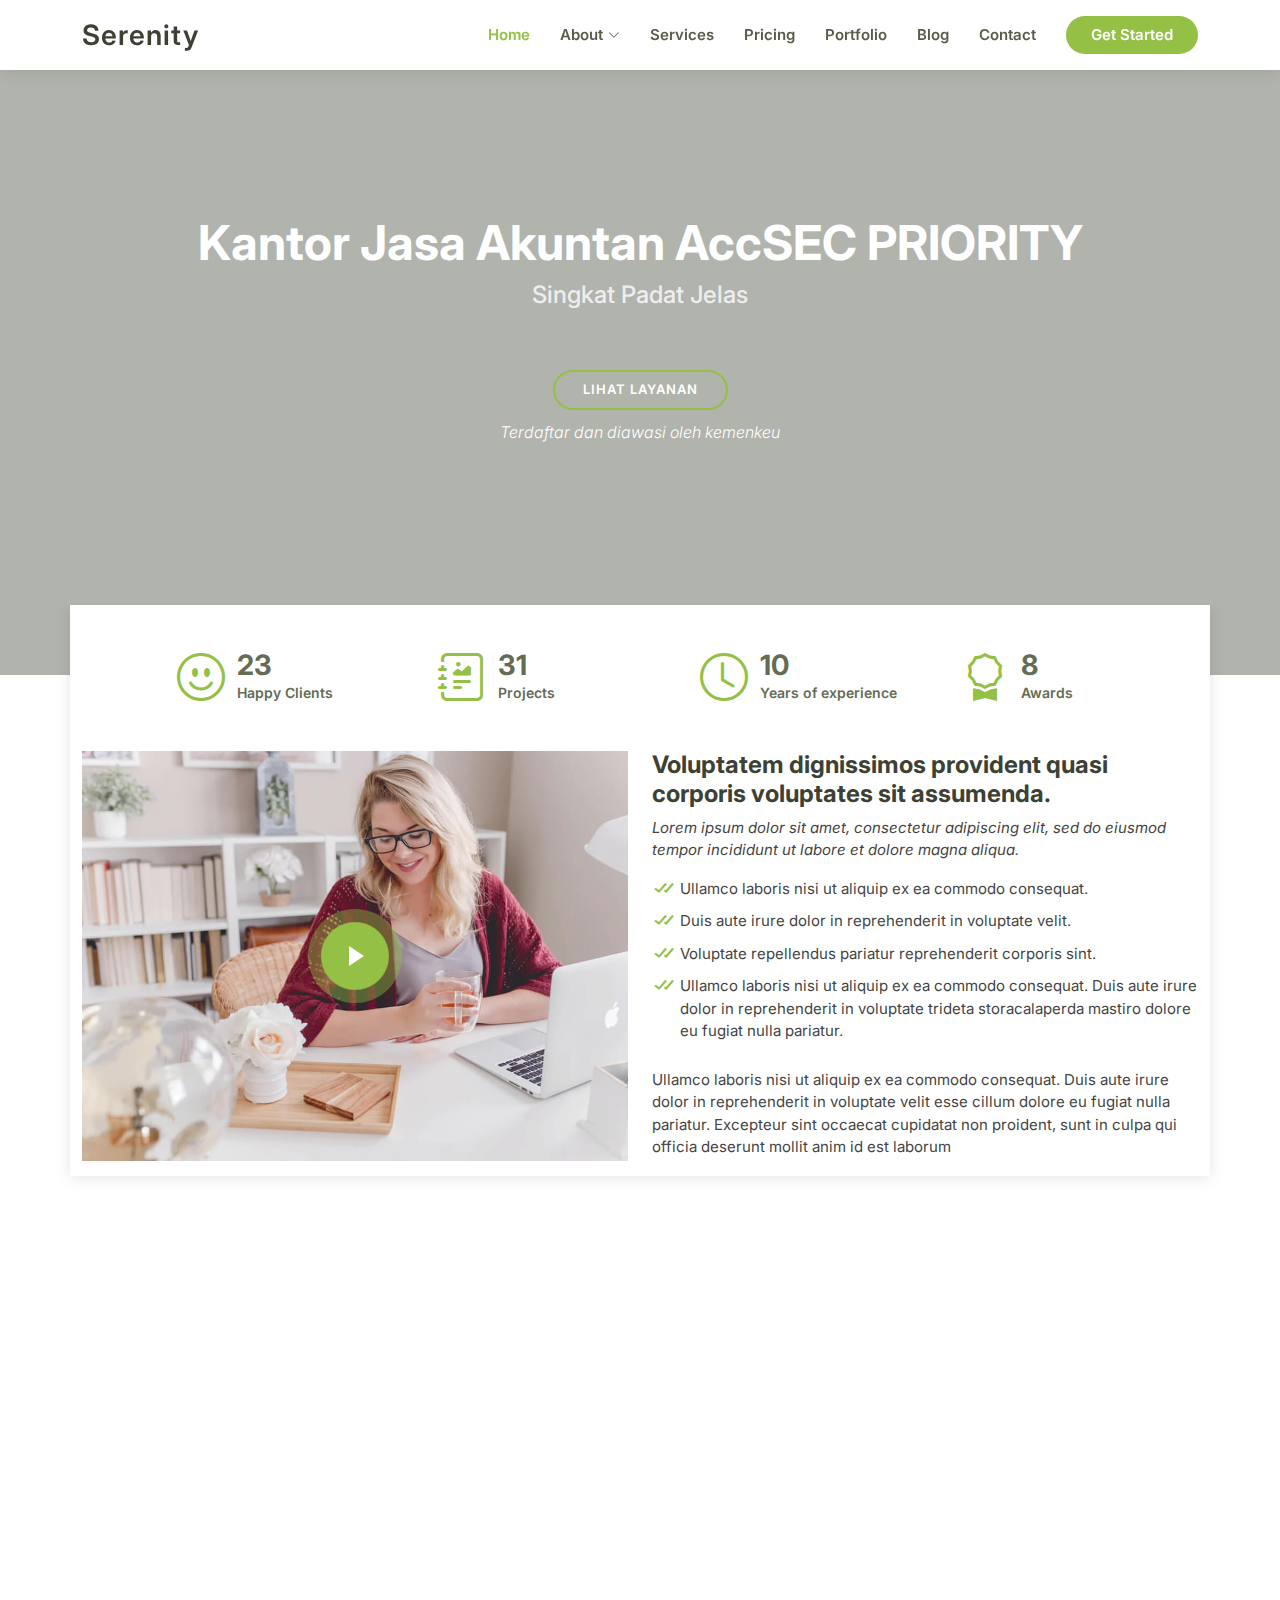
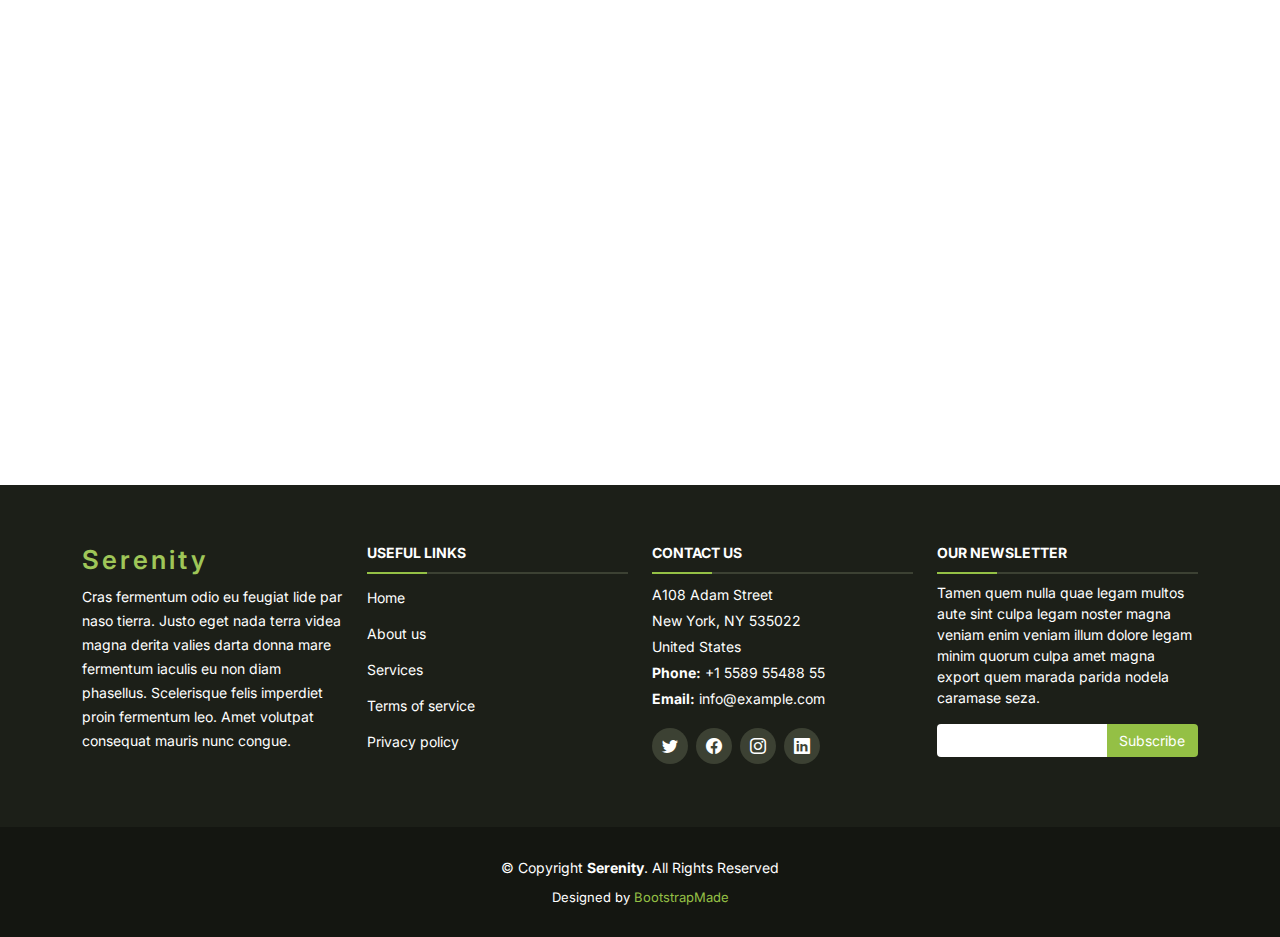
==== index.html @ 509af788 "initial commit" ====
<!DOCTYPE html>
<html lang="en">

<head>
  <meta charset="utf-8">
  <meta content="width=device-width, initial-scale=1.0" name="viewport">

  <title>Serenity Bootstrap Template - Index</title>
  <meta content="" name="description">
  <meta content="" name="keywords">

  <!-- Favicons -->
  <link href="assets/img/favicon.png" rel="icon">
  <link href="assets/img/apple-touch-icon.png" rel="apple-touch-icon">

  <!-- Google Fonts -->
  <!-- <link href="https://fonts.googleapis.com/css?family=Open+Sans:300,300i,400,400i,600,600i,700,700i|Raleway:300,300i,400,400i,500,500i,600,600i,700,700i|Poppins:300,300i,400,400i,500,500i,600,600i,700,700i" rel="stylesheet"> -->
  <link href="https://fonts.googleapis.com/css?family=Inter" rel="stylesheet">

  <!-- Vendor CSS Files -->
  <link href="assets/vendor/aos/aos.css" rel="stylesheet">
  <link href="assets/vendor/bootstrap/css/bootstrap.min.css" rel="stylesheet">
  <link href="assets/vendor/bootstrap-icons/bootstrap-icons.css" rel="stylesheet">
  <link href="assets/vendor/boxicons/css/boxicons.min.css" rel="stylesheet">
  <link href="assets/vendor/glightbox/css/glightbox.min.css" rel="stylesheet">
  <link href="assets/vendor/swiper/swiper-bundle.min.css" rel="stylesheet">

  <!-- Template Main CSS File -->
  <link href="assets/css/style.css" rel="stylesheet">
  <link rel="stylesheet" href="./custom.css">

  <!-- =======================================================
  * Template Name: Serenity
  * Updated: Jul 27 2023 with Bootstrap v5.3.1
  * Template URL: https://bootstrapmade.com/serenity-bootstrap-corporate-template/
  * Author: BootstrapMade.com
  * License: https://bootstrapmade.com/license/
  ======================================================== -->
</head>

<body>

  <!-- ======= Header ======= -->
  <header id="header" class="fixed-top d-flex align-items-center">
    <div class="container d-flex align-items-center justify-content-between">

      <div class="logo">
        <h1 class="text-light"><a href="index.html">Serenity</a></h1>
        <!-- Uncomment below if you prefer to use an image logo -->
        <!-- <a href="index.html"><img src="assets/img/logo.png" alt="" class="img-fluid"></a>-->
      </div>

      <nav id="navbar" class="navbar">
        <ul>
          <li><a class="active" href="index.html">Home</a></li>
          <li class="dropdown"><a href="#"><span>About</span> <i class="bi bi-chevron-down"></i></a>
            <ul>
              <li><a href="about.html">About</a></li>
              <li><a href="team.html">Team</a></li>
              <li class="dropdown"><a href="#"><span>Deep Drop Down</span> <i class="bi bi-chevron-right"></i></a>
                <ul>
                  <li><a href="#">Deep Drop Down 1</a></li>
                  <li><a href="#">Deep Drop Down 2</a></li>
                  <li><a href="#">Deep Drop Down 3</a></li>
                  <li><a href="#">Deep Drop Down 4</a></li>
                  <li><a href="#">Deep Drop Down 5</a></li>
                </ul>
              </li>
            </ul>
          </li>
          <li><a href="services.html">Services</a></li>
          <li><a href="pricing.html">Pricing</a></li>
          <li><a href="portfolio.html">Portfolio</a></li>
          <li><a href="blog.html">Blog</a></li>
          <li><a href="contact.html">Contact</a></li>

          <li><a class="getstarted" href="about.html">Get Started</a></li>
        </ul>
        <i class="bi bi-list mobile-nav-toggle"></i>
      </nav><!-- .navbar -->

    </div>
  </header><!-- End Header -->

  <!-- ======= Hero Section ======= -->
  <section id="hero" style="background: url('https://picsum.photos/1920/1076');">
    <div class="hero-container" data-aos="fade-up">
      <h1>Kantor Jasa Akuntan AccSEC PRIORITY</h1>
      <h2>Singkat Padat Jelas</h2>
      <a href="#about" class="btn-get-started scrollto">Lihat Layanan</a>
      <p class="text-white fs-6 fw-light fst-italic">
        Terdaftar dan diawasi oleh kemenkeu
      </p>
    </div>
  </section><!-- End Hero -->

  <main id="main"> 

    <!-- ======= About Section ======= -->
    <section id="about" class="about">
      <div class="container">

        <div class="row justify-content-end">
          <div class="col-lg-11">
            <div class="row justify-content-end">

              <div class="col-lg-3 col-md-5 col-6 d-md-flex align-items-md-stretch">
                <div class="count-box py-5">
                  <i class="bi bi-emoji-smile"></i>
                  <span data-purecounter-start="0" data-purecounter-end="65" class="purecounter">0</span>
                  <p>Happy Clients</p>
                </div>
              </div>

              <div class="col-lg-3 col-md-5 col-6 d-md-flex align-items-md-stretch">
                <div class="count-box py-5">
                  <i class="bi bi-journal-richtext"></i>
                  <span data-purecounter-start="0" data-purecounter-end="85" class="purecounter">0</span>
                  <p>Projects</p>
                </div>
              </div>

              <div class="col-lg-3 col-md-5 col-6 d-md-flex align-items-md-stretch">
                <div class="count-box pb-5 pt-0 pt-lg-5">
                  <i class="bi bi-clock"></i>
                  <span data-purecounter-start="0" data-purecounter-end="27" class="purecounter">0</span>
                  <p>Years of experience</p>
                </div>
              </div>

              <div class="col-lg-3 col-md-5 col-6 d-md-flex align-items-md-stretch">
                <div class="count-box pb-5 pt-0 pt-lg-5">
                  <i class="bi bi-award"></i>
                  <span data-purecounter-start="0" data-purecounter-end="22" class="purecounter">0</span>
                  <p>Awards</p>
                </div>
              </div>

            </div>
          </div>
        </div>

        <div class="row">

          <div class="col-lg-6 video-box align-self-baseline position-relative">
            <img src="assets/img/about.jpg" class="img-fluid" alt="">
            <a href="https://www.youtube.com/watch?v=jDDaplaOz7Q" class="glightbox play-btn mb-4"></a>
          </div>

          <div class="col-lg-6 pt-3 pt-lg-0 content">
            <h3>Voluptatem dignissimos provident quasi corporis voluptates sit assumenda.</h3>
            <p class="fst-italic">
              Lorem ipsum dolor sit amet, consectetur adipiscing elit, sed do eiusmod tempor incididunt ut labore et dolore
              magna aliqua.
            </p>
            <ul>
              <li><i class="bx bx-check-double"></i> Ullamco laboris nisi ut aliquip ex ea commodo consequat.</li>
              <li><i class="bx bx-check-double"></i> Duis aute irure dolor in reprehenderit in voluptate velit.</li>
              <li><i class="bx bx-check-double"></i> Voluptate repellendus pariatur reprehenderit corporis sint.</li>
              <li><i class="bx bx-check-double"></i> Ullamco laboris nisi ut aliquip ex ea commodo consequat. Duis aute irure dolor in reprehenderit in voluptate trideta storacalaperda mastiro dolore eu fugiat nulla pariatur.</li>
            </ul>
            <p>
              Ullamco laboris nisi ut aliquip ex ea commodo consequat. Duis aute irure dolor in reprehenderit in voluptate
              velit esse cillum dolore eu fugiat nulla pariatur. Excepteur sint occaecat cupidatat non proident, sunt in
              culpa qui officia deserunt mollit anim id est laborum
            </p>
          </div>

        </div>

      </div>
    </section><!-- End About Section -->

    <!-- ======= Services Section ======= -->
    <section id="services" class="pricing mt-5">
      <div class="container">

        <div class="text-center mb-5" data-aos="fade-up">
          <h1 class="fw-bold">Our Services</h1>
        </div>
        <div class="row">

          <div class="col-lg-4 col-md-6">
            <div class="box" data-aos="fade-up">
              <h3>Free</h3>
              <h4><sup>$</sup>0<span> / month</span></h4>
              <ul>
                <li>Aida dere</li>
                <li>Nec feugiat nisl</li>
                <li>Nulla at volutpat dola</li>
                <li class="na">Pharetra massa</li>
                <li class="na">Massa ultricies mi</li>
              </ul>
              <div class="btn-wrap">
                <a href="#" class="btn-buy">Buy Now</a>
              </div>
            </div>
          </div>

          <div class="col-lg-4 col-md-6 mt-4 mt-lg-0">
            <div class="box" data-aos="fade-up" data-aos-delay="200">
              <h3>Developer</h3>
              <h4><sup>$</sup>29<span> / month</span></h4>
              <ul>
                <li>Aida dere</li>
                <li>Nec feugiat nisl</li>
                <li>Nulla at volutpat dola</li>
                <li>Pharetra massa</li>
                <li>Massa ultricies mi</li>
              </ul>
              <div class="btn-wrap">
                <a href="#" class="btn-buy">Buy Now</a>
              </div>
            </div>
          </div>

          <div class="col-lg-4 col-md-6 mt-4 mt-lg-0">
            <div class="box" data-aos="fade-up" data-aos-delay="300">
              <span class="advanced">Advanced</span>
              <h3>Ultimate</h3>
              <h4><sup>$</sup>49<span> / month</span></h4>
              <ul>
                <li>Aida dere</li>
                <li>Nec feugiat nisl</li>
                <li>Nulla at volutpat dola</li>
                <li>Pharetra massa</li>
                <li>Massa ultricies mi</li>
              </ul>
              <div class="btn-wrap">
                <a href="#" class="btn-buy">Buy Now</a>
              </div>
            </div>
          </div>

        </div>

      </div>
    </section><!-- End Services Section -->

    <!-- ======= Customers Section ======= -->
    <section id="customers" class="pricing mt-5">
      <div class="container" data-aos="fade-up">

        <div class="text-center mb-5" data-aos="fade-up">
          <h1 class="fw-bold">Customers who collaborate with us !</h1>
        </div>
       
        <!-- Slider main container -->
        <div class="swiper">
          <!-- Additional required wrapper -->
          <div class="swiper-wrapper">
            <!-- Slides -->
            <div class="swiper-slide">
              <!-- get image from random image -->
              <img src="https://picsum.photos/200/300" alt="">
            </div>
            <div class="swiper-slide">
              <img src="https://picsum.photos/300/300" alt="">
            </div>
            <div class="swiper-slide">
              <img src="https://picsum.photos/400/300" alt="">
            </div>
          </div>
          <!-- If we need navigation buttons -->
          <!-- <div class="swiper-button-prev"></div> -->
          <!-- <div class="swiper-button-next"></div> -->
        </div>

      </div>
    </section><!-- End Customers Section -->

  </main><!-- End #main -->

  <!-- ======= Footer ======= -->
  <footer id="footer">
    <div class="footer-top">
      <div class="container">
        <div class="row">

          <div class="col-lg-3 col-md-6 footer-info">
            <h3>Serenity</h3>
            <p>Cras fermentum odio eu feugiat lide par naso tierra. Justo eget nada terra videa magna derita valies darta donna mare fermentum iaculis eu non diam phasellus. Scelerisque felis imperdiet proin fermentum leo. Amet volutpat consequat mauris nunc congue.</p>
          </div>

          <div class="col-lg-3 col-md-6 footer-links">
            <h4>Useful Links</h4>
            <ul>
              <li><a href="#">Home</a></li>
              <li><a href="#">About us</a></li>
              <li><a href="#">Services</a></li>
              <li><a href="#">Terms of service</a></li>
              <li><a href="#">Privacy policy</a></li>
            </ul>
          </div>

          <div class="col-lg-3 col-md-6 footer-contact">
            <h4>Contact Us</h4>
            <p>
              A108 Adam Street <br>
              New York, NY 535022<br>
              United States <br>
              <strong>Phone:</strong> +1 5589 55488 55<br>
              <strong>Email:</strong> info@example.com<br>
            </p>

            <div class="social-links">
              <a href="#" class="twitter"><i class="bi bi-twitter"></i></a>
              <a href="#" class="facebook"><i class="bi bi-facebook"></i></a>
              <a href="#" class="instagram"><i class="bi bi-instagram"></i></a>
              <a href="#" class="linkedin"><i class="bi bi-linkedin"></i></a>
            </div>

          </div>

          <div class="col-lg-3 col-md-6 footer-newsletter">
            <h4>Our Newsletter</h4>
            <p>Tamen quem nulla quae legam multos aute sint culpa legam noster magna veniam enim veniam illum dolore legam minim quorum culpa amet magna export quem marada parida nodela caramase seza.</p>
            <form action="" method="post">
              <input type="email" name="email"><input type="submit" value="Subscribe">
            </form>
          </div>

        </div>
      </div>
    </div>

    <div class="container">
      <div class="copyright">
        &copy; Copyright <strong><span>Serenity</span></strong>. All Rights Reserved
      </div>
      <div class="credits">
        <!-- All the links in the footer should remain intact. -->
        <!-- You can delete the links only if you purchased the pro version. -->
        <!-- Licensing information: https://bootstrapmade.com/license/ -->
        <!-- Purchase the pro version with working PHP/AJAX contact form: https://bootstrapmade.com/serenity-bootstrap-corporate-template/ -->
        Designed by <a href="https://bootstrapmade.com/">BootstrapMade</a>
      </div>
    </div>
  </footer><!-- End Footer -->

  <a href="#" class="back-to-top d-flex align-items-center justify-content-center"><i class="bi bi-arrow-up-short"></i></a>

  <!-- Vendor JS Files -->
  <script src="assets/vendor/purecounter/purecounter_vanilla.js"></script>
  <script src="assets/vendor/aos/aos.js"></script>
  <script src="assets/vendor/bootstrap/js/bootstrap.bundle.min.js"></script>
  <script src="assets/vendor/glightbox/js/glightbox.min.js"></script>
  <script src="assets/vendor/isotope-layout/isotope.pkgd.min.js"></script>
  <script src="assets/vendor/swiper/swiper-bundle.min.js"></script>

  <!-- Template Main JS File -->
  <script src="assets/js/main.js"></script>

  <script>
    const swiper = new Swiper('.swiper', {
      // Optional parameters
      direction: 'horizontal',
      loop: true,
      slidesPerView: 3,
      autoplay: {
        delay: 5000,
      },
      // Navigation arrows
      // navigation: {
      //  nextEl: '.swiper-button-next',
      //  prevEl: '.swiper-button-prev',
      //},
    });
    
  </script>
</body>

</html>
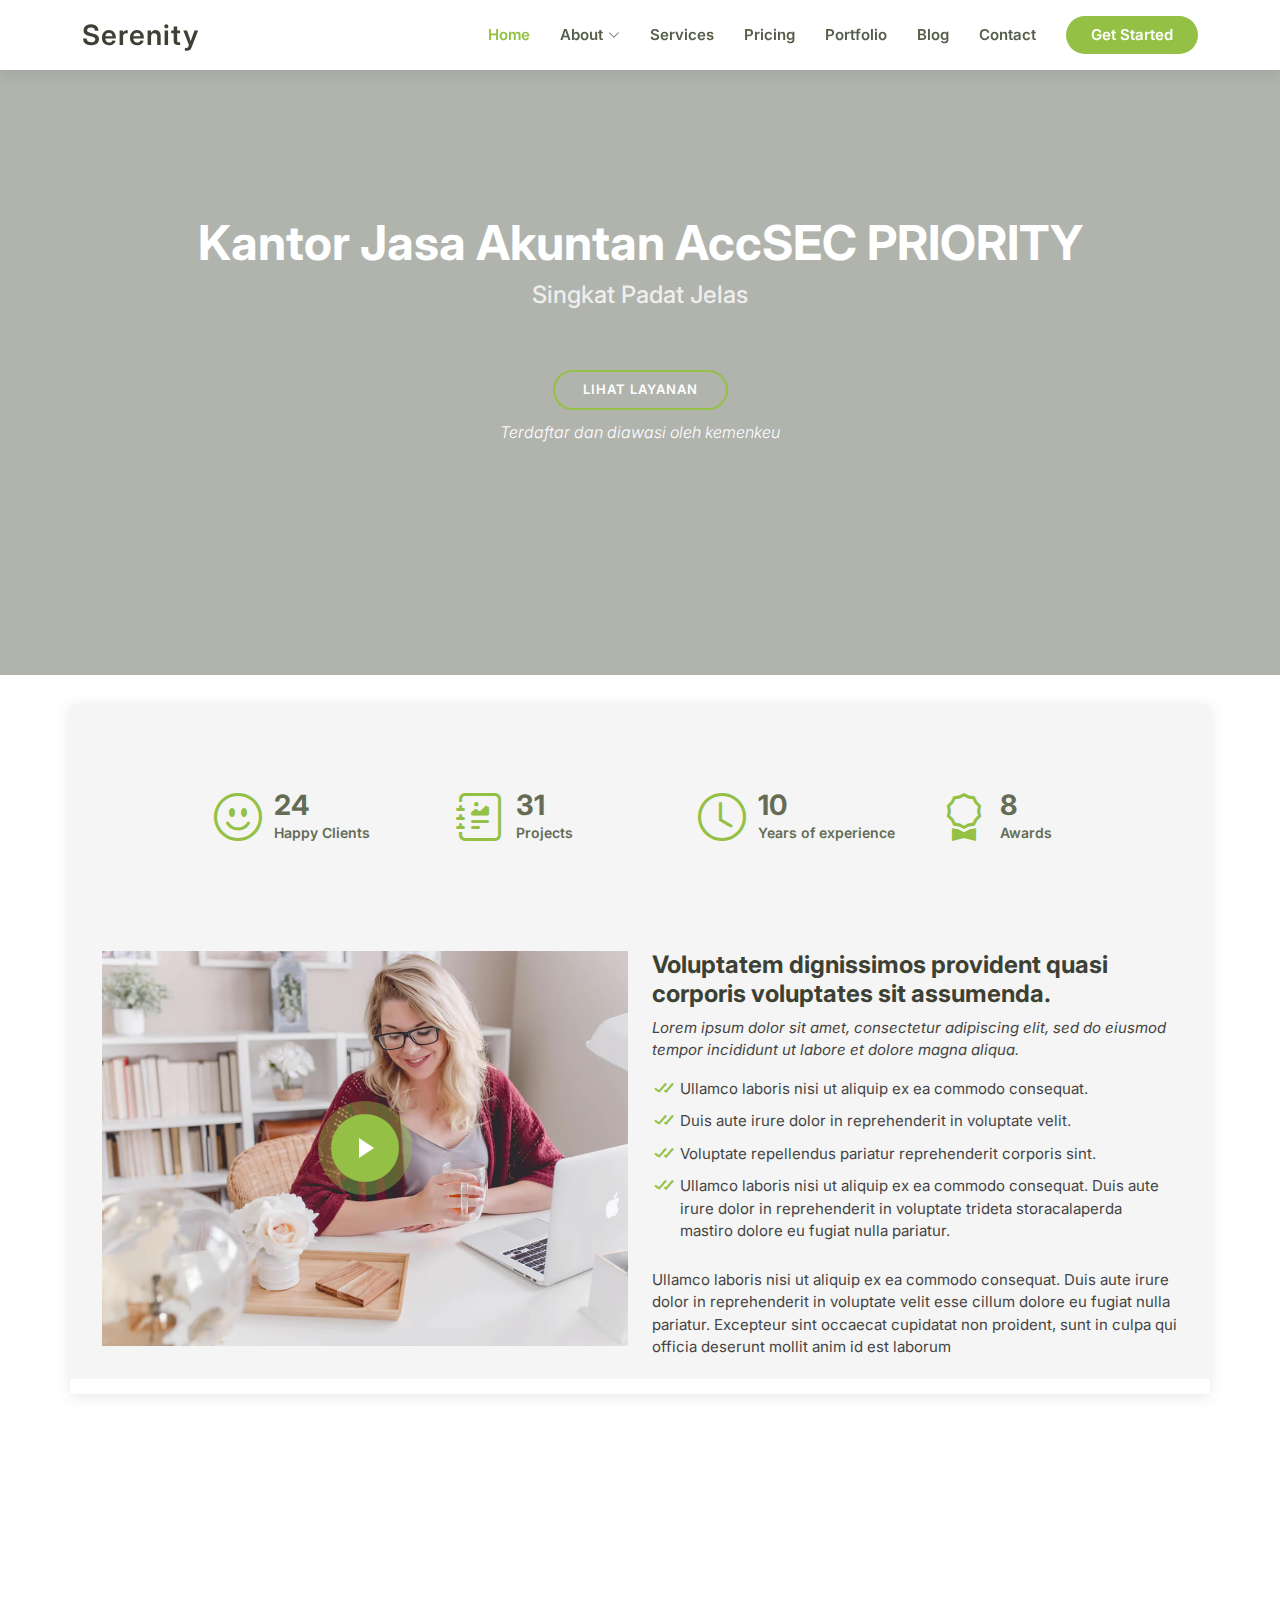
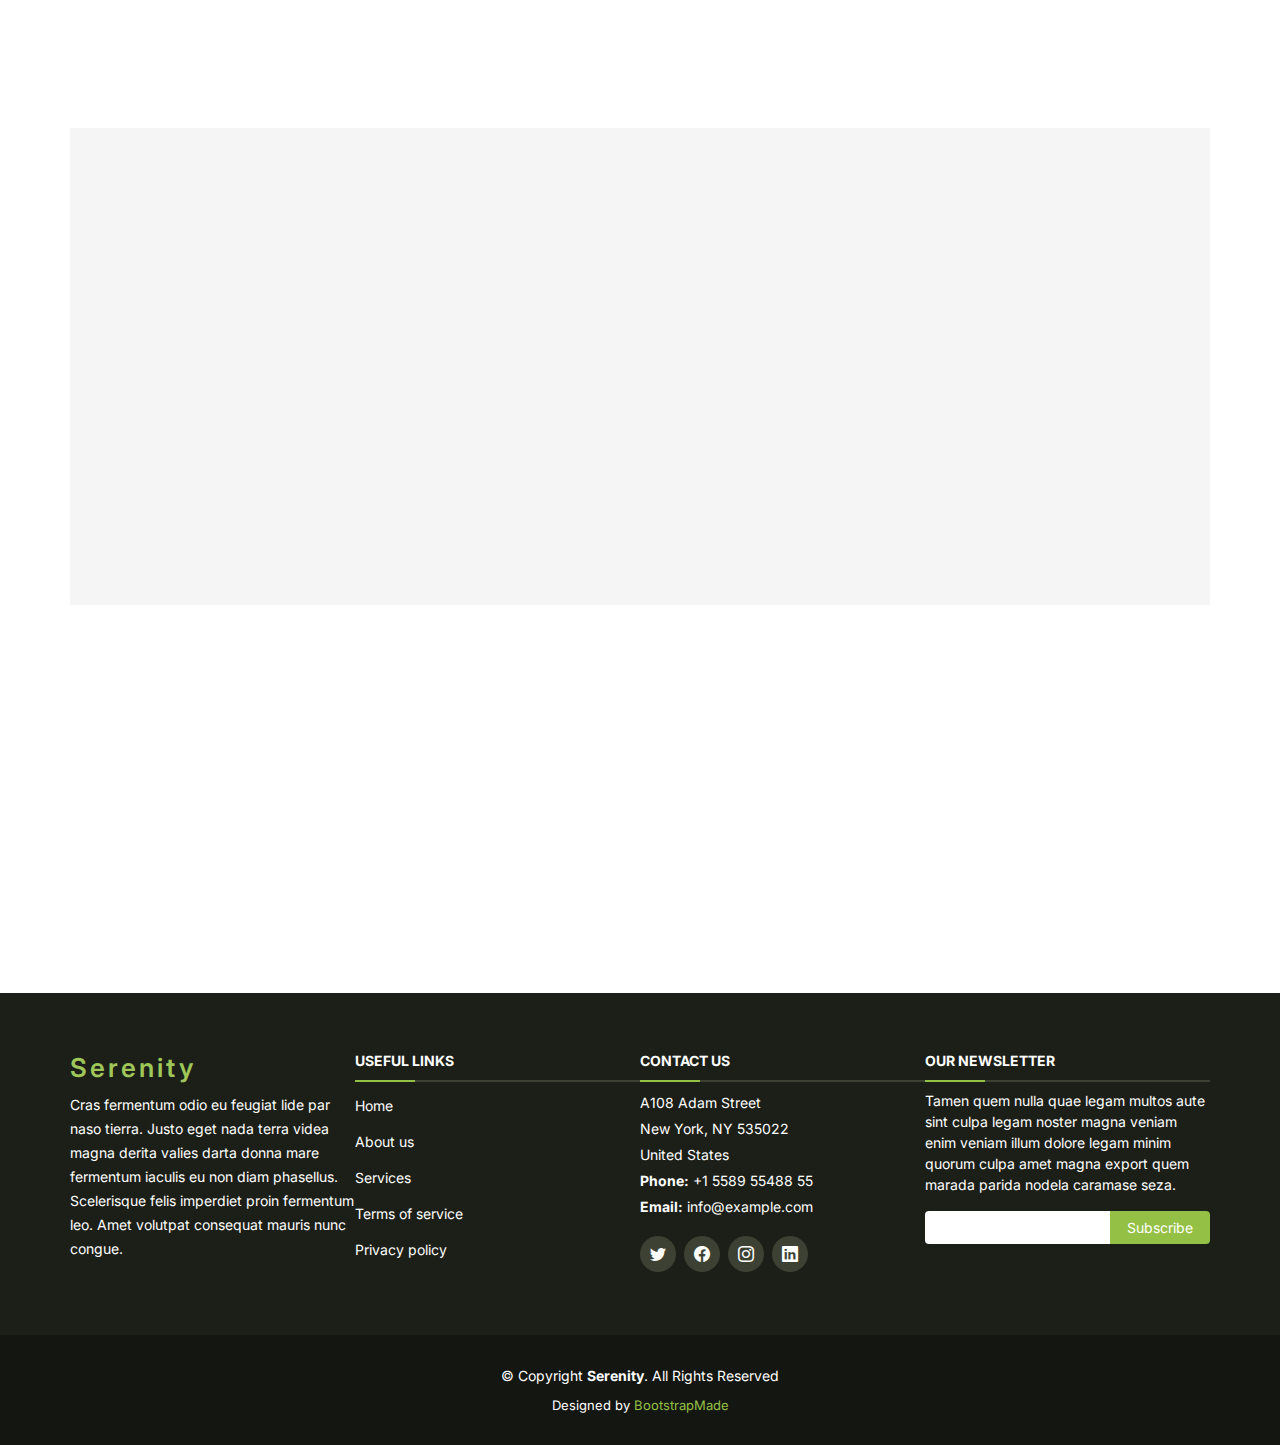
==== commit 6dfd9e21: "slicing 2" ====
--- a/index.html
+++ b/index.html
@@ -182,7 +182,7 @@
 
           <div class="col-lg-4 col-md-6">
             <div class="box" data-aos="fade-up">
-              <h3>Free</h3>
+              <img src="https://picsum.photos/200/300" width="10px" alt="">
               <h4><sup>$</sup>0<span> / month</span></h4>
               <ul>
                 <li>Aida dere</li>
@@ -216,7 +216,6 @@
 
           <div class="col-lg-4 col-md-6 mt-4 mt-lg-0">
             <div class="box" data-aos="fade-up" data-aos-delay="300">
-              <span class="advanced">Advanced</span>
               <h3>Ultimate</h3>
               <h4><sup>$</sup>49<span> / month</span></h4>
               <ul>
@@ -275,7 +274,7 @@
   <footer id="footer">
     <div class="footer-top">
       <div class="container">
-        <div class="row">
+        <div class="row-footer">
 
           <div class="col-lg-3 col-md-6 footer-info">
             <h3>Serenity</h3>
--- a/assets/css/style.css
+++ b/assets/css/style.css
@@ -9,6 +9,10 @@
 /*--------------------------------------------------------------
 # General
 --------------------------------------------------------------*/
+:root{
+  --background-service: #F5F5F5;
+
+}
 body {
   font-family: "Open Sans", sans-serif;
   color: #444444;
@@ -37,6 +41,19 @@
   margin-top: 70px;
   z-index: 3;
   position: relative;
+}
+.row{
+  background: var(--background-service);
+  padding: 20px;
+}
+.row-footer{
+  --bs-gutter-x: 1.5rem;
+  --bs-gutter-y: 0;
+  display: flex;
+  flex-wrap: wrap;
+  margin-top: calc(-1 * var(--bs-gutter-y));
+  margin-right: calc(-.5 * var(--bs-gutter-x));
+  margin-left: calc(-.5 * var(--bs-gutter-x));
 }
 
 /*--------------------------------------------------------------
@@ -457,6 +474,7 @@
 --------------------------------------------------------------*/
 section {
   padding-bottom: 60px;
+  padding-top: 100px;
   overflow: hidden;
 }
 
@@ -532,6 +550,7 @@
   box-shadow: 0px 2px 15px rgba(0, 0, 0, 0.1);
   padding-bottom: 15px;
   background: #fff;
+  margin-bottom: 30px;
 }
 
 .about .count-box {
@@ -1266,8 +1285,11 @@
   border-radius: 5px;
   position: relative;
   overflow: hidden;
-}
-
+  margin-bottom: 20px;
+}
+.pricing h1{
+  margin-bottom: 30px;
+}
 .pricing h3 {
   font-weight: 400;
   margin: -20px -20px 20px -20px;
@@ -1302,13 +1324,17 @@
   padding: 0;
   list-style: none;
   color: #444444;
-  text-align: center;
+  text-align: left;
   line-height: 20px;
   font-size: 14px;
 }
 
 .pricing ul li {
   padding-bottom: 16px;
+  max-width: 100ch;
+  overflow: hidden;
+  text-overflow: ellipsis;
+  white-space: nowrap;
 }
 
 .pricing ul i {
--- a/custom.css
+++ b/custom.css
@@ -10,5 +10,5 @@
     --neutral-100: #0A0A0A; 
     --hero-h1: 40px;
     --space-between: 20px;
+    --background-service: #F5F5F5;
 }
-
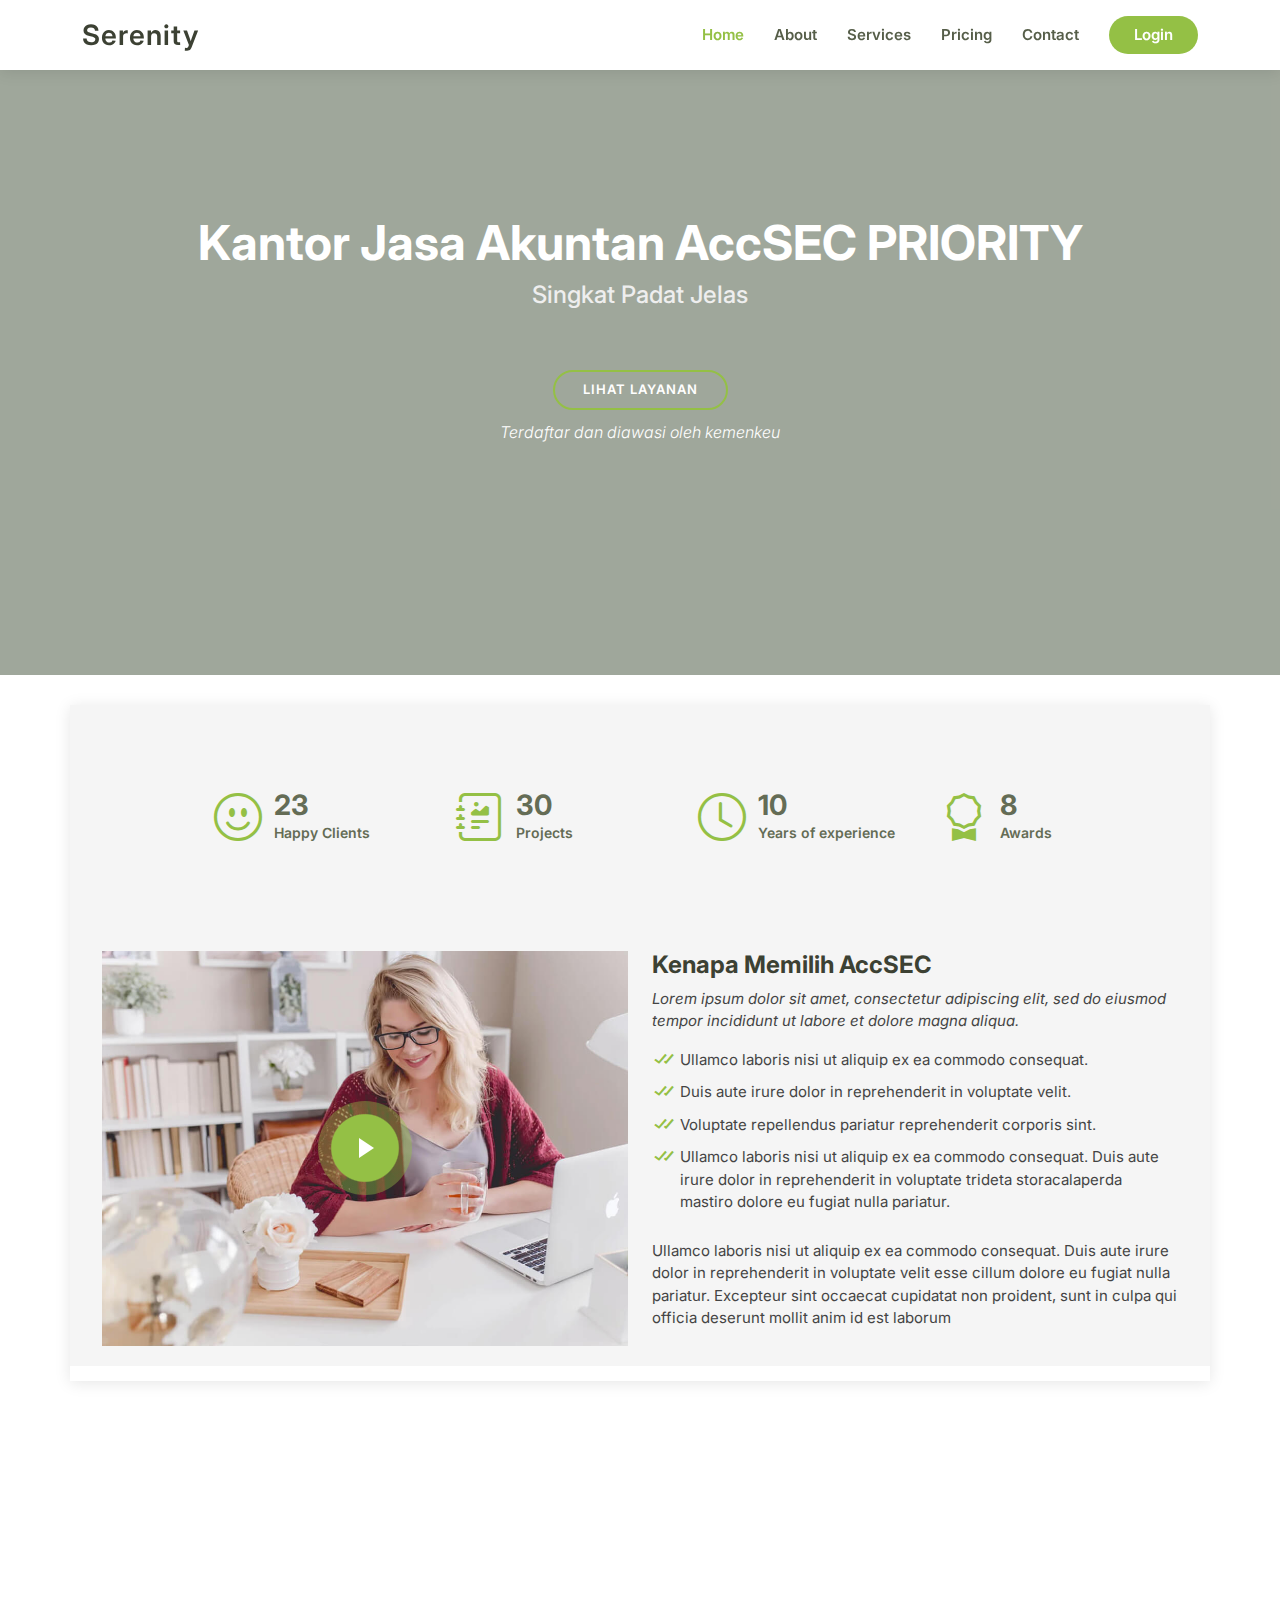
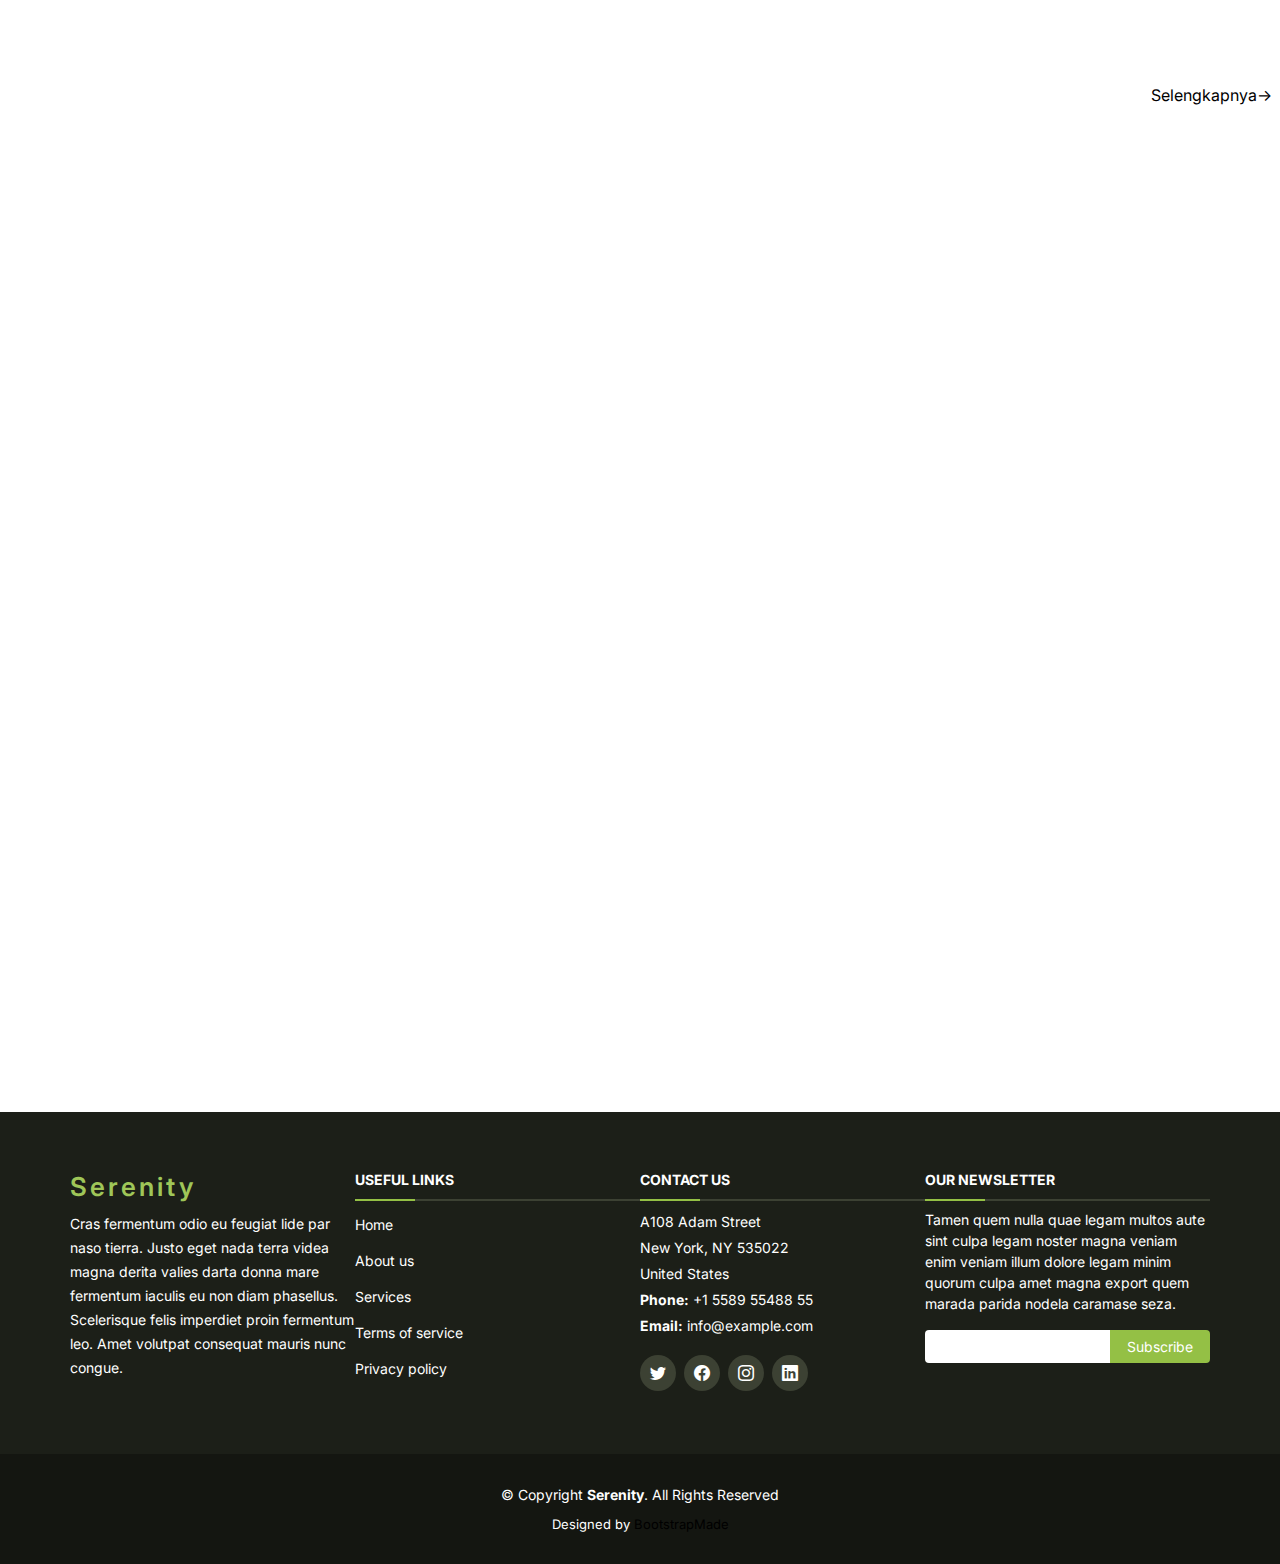
==== commit 1668ba4a: "slicing" ====
--- a/index.html
+++ b/index.html
@@ -53,28 +53,11 @@
       <nav id="navbar" class="navbar">
         <ul>
           <li><a class="active" href="index.html">Home</a></li>
-          <li class="dropdown"><a href="#"><span>About</span> <i class="bi bi-chevron-down"></i></a>
-            <ul>
-              <li><a href="about.html">About</a></li>
-              <li><a href="team.html">Team</a></li>
-              <li class="dropdown"><a href="#"><span>Deep Drop Down</span> <i class="bi bi-chevron-right"></i></a>
-                <ul>
-                  <li><a href="#">Deep Drop Down 1</a></li>
-                  <li><a href="#">Deep Drop Down 2</a></li>
-                  <li><a href="#">Deep Drop Down 3</a></li>
-                  <li><a href="#">Deep Drop Down 4</a></li>
-                  <li><a href="#">Deep Drop Down 5</a></li>
-                </ul>
-              </li>
-            </ul>
-          </li>
+          <li><a href="about.html">About</a></li>
           <li><a href="services.html">Services</a></li>
           <li><a href="pricing.html">Pricing</a></li>
-          <li><a href="portfolio.html">Portfolio</a></li>
-          <li><a href="blog.html">Blog</a></li>
           <li><a href="contact.html">Contact</a></li>
-
-          <li><a class="getstarted" href="about.html">Get Started</a></li>
+          <li><a class="getstarted" href="about.html">Login</a></li>
         </ul>
         <i class="bi bi-list mobile-nav-toggle"></i>
       </nav><!-- .navbar -->
@@ -83,7 +66,7 @@
   </header><!-- End Header -->
 
   <!-- ======= Hero Section ======= -->
-  <section id="hero" style="background: url('https://picsum.photos/1920/1076');">
+  <section id="hero" >
     <div class="hero-container" data-aos="fade-up">
       <h1>Kantor Jasa Akuntan AccSEC PRIORITY</h1>
       <h2>Singkat Padat Jelas</h2>
@@ -148,7 +131,7 @@
           </div>
 
           <div class="col-lg-6 pt-3 pt-lg-0 content">
-            <h3>Voluptatem dignissimos provident quasi corporis voluptates sit assumenda.</h3>
+            <h3>Kenapa Memilih AccSEC</h3>
             <p class="fst-italic">
               Lorem ipsum dolor sit amet, consectetur adipiscing elit, sed do eiusmod tempor incididunt ut labore et dolore
               magna aliqua.
@@ -173,68 +156,59 @@
 
     <!-- ======= Services Section ======= -->
     <section id="services" class="pricing mt-5">
-      <div class="container">
-
-        <div class="text-center mb-5" data-aos="fade-up">
-          <h1 class="fw-bold">Our Services</h1>
-        </div>
-        <div class="row">
-
-          <div class="col-lg-4 col-md-6">
+        <div class="container  align-content-md-center">
+          <div class="text-center mb-2" data-aos="fade-up">
+            <h1 class="fw-bold">Our Services</h1>
+          </div>
+        </div>
+        <div class="d-flex align-items-end flex-column bd-highlight mb-3">
+          <a href="#" class="btn-detail p-2 bd-highlight">Selengkapnya&rarr;</a>
+        </div>
+        
+        <div class="row-home">
+          <div class="col-lg-3 col-md-6">
             <div class="box" data-aos="fade-up">
-              <img src="https://picsum.photos/200/300" width="10px" alt="">
-              <h4><sup>$</sup>0<span> / month</span></h4>
-              <ul>
-                <li>Aida dere</li>
-                <li>Nec feugiat nisl</li>
-                <li>Nulla at volutpat dola</li>
-                <li class="na">Pharetra massa</li>
-                <li class="na">Massa ultricies mi</li>
-              </ul>
-              <div class="btn-wrap">
-                <a href="#" class="btn-buy">Buy Now</a>
-              </div>
-            </div>
-          </div>
-
-          <div class="col-lg-4 col-md-6 mt-4 mt-lg-0">
-            <div class="box" data-aos="fade-up" data-aos-delay="200">
-              <h3>Developer</h3>
-              <h4><sup>$</sup>29<span> / month</span></h4>
-              <ul>
-                <li>Aida dere</li>
-                <li>Nec feugiat nisl</li>
-                <li>Nulla at volutpat dola</li>
-                <li>Pharetra massa</li>
-                <li>Massa ultricies mi</li>
-              </ul>
-              <div class="btn-wrap">
-                <a href="#" class="btn-buy">Buy Now</a>
-              </div>
-            </div>
-          </div>
-
-          <div class="col-lg-4 col-md-6 mt-4 mt-lg-0">
-            <div class="box" data-aos="fade-up" data-aos-delay="300">
-              <h3>Ultimate</h3>
-              <h4><sup>$</sup>49<span> / month</span></h4>
-              <ul>
-                <li>Aida dere</li>
-                <li>Nec feugiat nisl</li>
-                <li>Nulla at volutpat dola</li>
-                <li>Pharetra massa</li>
-                <li>Massa ultricies mi</li>
-              </ul>
-              <div class="btn-wrap">
-                <a href="#" class="btn-buy">Buy Now</a>
-              </div>
-            </div>
-          </div>
-
-        </div>
-
-      </div>
-    </section><!-- End Services Section -->
+              <img src="https://picsum.photos/200/300" width="250px" height="200px" alt="">
+              <h2>Sistem</h2>
+                <ul>
+                  <li>KJA AccSEC Priority memberikan layanan pembukuan di mana tim kami melaksanakan dan mendokumentasikan catatan akuntansi klien atas nama klien kami</li>
+                </ul>
+                <div class="btn-wrap">
+                  <a href="#" class="btn-buy">Buy Now</a>
+                </div>
+              </div>
+            </div>
+            
+            <div class="col-lg-3 col-md-6 mt-4 mt-md-0">
+              <div class="box" data-aos="fade-up" data-aos-delay="100">
+                <img src="https://picsum.photos/200/300" width="250px" height="200px" alt="">
+                <h2>Perpajakan</h2>
+                <ul>
+                  <li>KJA AccSEC Priority memberikan layanan pembukuan di mana tim kami melaksanakan dan mendokumentasikan catatan akuntansi klien atas nama klien kami</li>
+                </ul>
+                <div class="btn-wrap">
+                  <a href="#" class="btn-buy">Buy Now</a>
+                </div>
+              </div>
+            </div>
+
+            <div class="col-lg-3 col-md-6 mt-4 mt-lg-0">
+              <div class="box" data-aos="fade-up" data-aos-delay="200">
+                <img src="https://picsum.photos/200/300" width="250px" height="200px" alt="">
+                <h2>Pembukuan</h2>
+                <ul>
+                  <li cols="40" maxlength="40">KJA AccSEC Priosdasdasdasdasdasdasdasdarity memberikan layanan pembukuan di mana tim kami melaksanakan dan mendokumentasikan catatan akuntansi klien atas nama klien kami</li>
+                </ul>
+                <div class="btn-wrap">
+                  <a href="#" class="btn-buy">Buy Now</a>
+                </div>
+              </div>
+            </div>
+            
+          </div>
+          
+        </div>
+      </section><!-- End Services Section -->
 
     <!-- ======= Customers Section ======= -->
     <section id="customers" class="pricing mt-5">
@@ -251,13 +225,16 @@
             <!-- Slides -->
             <div class="swiper-slide">
               <!-- get image from random image -->
-              <img src="https://picsum.photos/200/300" alt="">
+              <img src="assets/img/customer1.png"  alt="">
             </div>
             <div class="swiper-slide">
-              <img src="https://picsum.photos/300/300" alt="">
+              <img src="assets/img/customer2.png"  alt="">
             </div>
             <div class="swiper-slide">
-              <img src="https://picsum.photos/400/300" alt="">
+              <img src="assets/img/customer3.png"  alt="">
+            </div>
+            <div class="swiper-slide">
+              <img src="assets/img/customer4.png"  alt="">
             </div>
           </div>
           <!-- If we need navigation buttons -->
--- a/assets/css/style.css
+++ b/assets/css/style.css
@@ -19,8 +19,9 @@
 }
 
 a {
-  color: #94c045;
+  color: #000;
   text-decoration: none;
+  display: inline-block;
 }
 
 a:hover {
@@ -54,6 +55,16 @@
   margin-top: calc(-1 * var(--bs-gutter-y));
   margin-right: calc(-.5 * var(--bs-gutter-x));
   margin-left: calc(-.5 * var(--bs-gutter-x));
+}
+.row-home{
+  --bs-gutter-x: 1.5rem;
+  --bs-gutter-y: 0;
+  display: flex;
+  flex-wrap: wrap;
+  margin-top: calc(-1 * var(--bs-gutter-y));
+  margin-right: calc(-.5 * var(--bs-gutter-x));
+  margin-left: calc(-.5 * var(--bs-gutter-x));
+  justify-content: center;
 }
 
 /*--------------------------------------------------------------
@@ -373,7 +384,7 @@
 #hero {
   width: 100%;
   height: 75vh;
-  background: url("../img/hero-bg.jpg") top center;
+  background: var(--primary-surface) top center;
   background-size: cover;
   position: relative;
   margin-bottom: -140px;
@@ -1287,9 +1298,7 @@
   overflow: hidden;
   margin-bottom: 20px;
 }
-.pricing h1{
-  margin-bottom: 30px;
-}
+
 .pricing h3 {
   font-weight: 400;
   margin: -20px -20px 20px -20px;
@@ -1353,6 +1362,19 @@
   padding: 20px 15px;
   background: #f8f8f8;
   text-align: center;
+}
+
+
+.service .btn-detail {
+  background-color: #4CAF50; /* Green */
+  border: none;
+  color: white;
+  padding: 15px 32px;
+  text-align: center;
+  font-size: 16px;
+  cursor: pointer;
+  float: right;
+  width: 33.33%;
 }
 
 .pricing .btn-buy {
--- a/custom.css
+++ b/custom.css
@@ -12,3 +12,9 @@
     --space-between: 20px;
     --background-service: #F5F5F5;
 }
+
+.swiper-slide img{
+    max-width: 100%;
+    height: 200px;
+    margin-right: 10px;
+}
